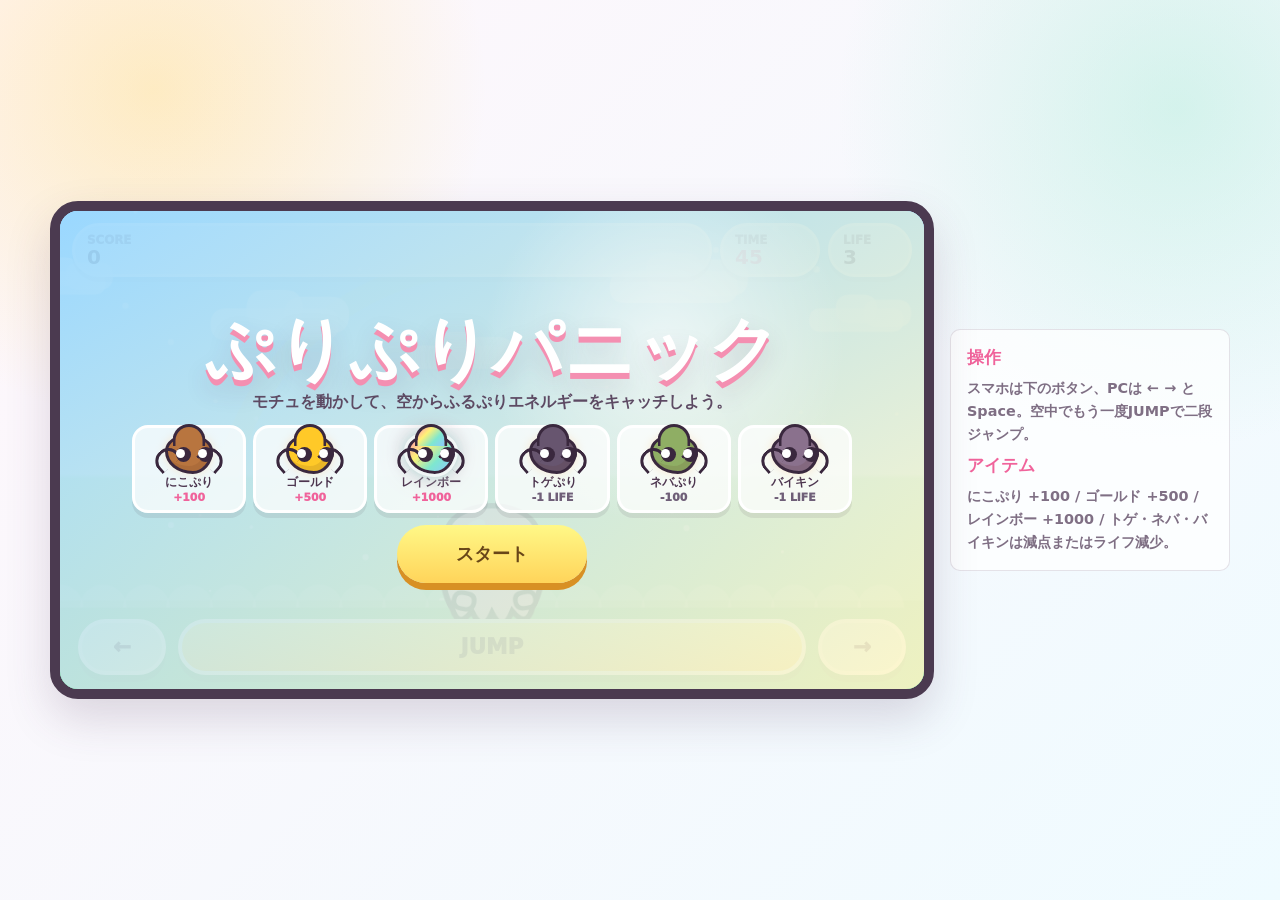
==== puri-puri/index.html @ 3a19f48a "Keep original app and add Puri Puri subpage" ====
<!doctype html>
<html lang="ja">
  <head>
    <meta charset="utf-8" />
    <meta name="viewport" content="width=device-width, initial-scale=1, viewport-fit=cover" />
    <title>ぷりぷりパニック</title>
    <link rel="stylesheet" href="./styles.css" />
  </head>
  <body>
    <main class="app" aria-label="ぷりぷりパニック">
      <section class="game-shell">
        <canvas id="gameCanvas" width="960" height="540" aria-label="ゲーム画面"></canvas>

        <section id="titleScreen" class="overlay title-screen">
          <div class="title-copy">
            <h1>ぷりぷりパニック</h1>
            <p>モチュを動かして、空からふるぷりエネルギーをキャッチしよう。</p>
            <div class="item-guide" aria-label="ふってくるアイテム">
              <div class="guide-card good normal"><span class="guide-poop"><i></i></span><strong>にこぷり</strong><small>+100</small></div>
              <div class="guide-card good gold"><span class="guide-poop"><i></i></span><strong>ゴールド</strong><small>+500</small></div>
              <div class="guide-card good rainbow"><span class="guide-poop"><i></i></span><strong>レインボー</strong><small>+1000</small></div>
              <div class="guide-card bad thorn"><span class="guide-poop"><i></i></span><strong>トゲぷり</strong><small>-1 LIFE</small></div>
              <div class="guide-card bad sticky"><span class="guide-poop"><i></i></span><strong>ネバぷり</strong><small>-100</small></div>
              <div class="guide-card bad germ"><span class="guide-poop"><i></i></span><strong>バイキン</strong><small>-1 LIFE</small></div>
            </div>
            <button id="startButton" class="main-button" type="button">スタート</button>
          </div>
        </section>

        <section id="resultScreen" class="overlay result-screen" hidden>
          <div class="result-card">
            <p class="eyebrow">RESULT</p>
            <h2 id="resultRank">ランク B</h2>
            <p class="score-label">スコア</p>
            <strong id="finalScore">0</strong>
            <p id="resultMessage">もう一回あそんでみよう。</p>
            <section class="top-scores" aria-label="トップ3スコア">
              <h3>TOP 3</h3>
              <ol id="topScoresList"></ol>
            </section>
            <button id="retryButton" class="main-button" type="button">もう一度あそぶ</button>
            <button id="backTitleButton" class="sub-button" type="button">タイトルにもどる</button>
          </div>
        </section>

        <div class="hud" aria-label="ゲーム情報">
          <div>SCORE <strong id="scoreText">0</strong></div>
          <div class="time">TIME <strong id="timeText">45</strong></div>
          <div>LIFE <strong id="lifeText">3</strong></div>
        </div>
        <div id="lastSpurtText" class="last-spurt" hidden>ラストスパート!</div>

        <div class="controls" aria-label="操作ボタン">
          <button id="leftButton" class="control" type="button" aria-label="左へ移動">←</button>
          <button id="jumpButton" class="control jump" type="button" aria-label="ジャンプ">JUMP</button>
          <button id="rightButton" class="control" type="button" aria-label="右へ移動">→</button>
        </div>
      </section>

      <aside class="notes">
        <h2>操作</h2>
        <p>スマホは下のボタン、PCは ← → と Space。空中でもう一度JUMPで二段ジャンプ。</p>
        <h2>アイテム</h2>
        <p>にこぷり +100 / ゴールド +500 / レインボー +1000 / トゲ・ネバ・バイキンは減点またはライフ減少。</p>
      </aside>
    </main>
    <script src="./script.js"></script>
  </body>
</html>
---- puri-puri/styles.css ----
:root {
  color-scheme: light;
  --ink: #3d2b42;
  --muted: #7f6f84;
  --pink: #ffb6d5;
  --pink-deep: #f48fb1;
  --gold: #ffd45a;
  --mint: #9ee8d0;
  --sky: #9bd8ff;
}

* {
  box-sizing: border-box;
}

html,
body {
  min-height: 100%;
}

body {
  margin: 0;
  overflow: hidden;
  color: var(--ink);
  background:
    radial-gradient(circle at 12% 10%, rgba(255, 214, 90, 0.35), transparent 24%),
    radial-gradient(circle at 92% 12%, rgba(158, 232, 208, 0.38), transparent 24%),
    linear-gradient(135deg, #fff6fb, #effbff);
  font-family: "Hiragino Maru Gothic ProN", "Yu Gothic", "Meiryo", system-ui, sans-serif;
  touch-action: none;
  -webkit-tap-highlight-color: transparent;
}

button {
  color: inherit;
  font: inherit;
}

.app {
  display: grid;
  grid-template-columns: minmax(0, 1fr) 280px;
  gap: 16px;
  width: min(1180px, calc(100vw - 24px));
  min-height: 100dvh;
  margin: 0 auto;
  padding: 12px 0;
  align-items: center;
}

.game-shell {
  position: relative;
  aspect-ratio: 16 / 9;
  overflow: hidden;
  border: 10px solid #4b3a50;
  border-radius: 28px;
  background: #bcecff;
  box-shadow: 0 20px 45px rgba(83, 57, 90, 0.18);
}

canvas {
  display: block;
  width: 100%;
  height: 100%;
}

.hud {
  position: absolute;
  z-index: 5;
  top: 12px;
  left: 12px;
  right: 12px;
  display: grid;
  grid-template-columns: 1fr 100px 84px;
  gap: 8px;
  pointer-events: none;
}

.hud div {
  min-height: 44px;
  padding: 7px 12px;
  border: 3px solid #fff;
  border-radius: 999px;
  background: rgba(255, 255, 255, 0.76);
  color: var(--muted);
  font-size: 0.74rem;
  font-weight: 1000;
  box-shadow: 0 5px 0 rgba(80, 58, 84, 0.1);
}

.hud strong {
  display: block;
  color: var(--ink);
  font-size: 1.25rem;
  line-height: 1;
}

.hud .time strong {
  color: #ef5f8f;
}

.last-spurt {
  position: absolute;
  z-index: 7;
  top: 82px;
  left: 50%;
  min-width: 280px;
  padding: 8px 22px 10px;
  border: 4px solid #fff;
  border-radius: 999px;
  background: linear-gradient(90deg, #ff5f8f, #ffd45a);
  color: #fff;
  font-size: clamp(1.45rem, 4vw, 2.8rem);
  font-weight: 1000;
  text-align: center;
  text-shadow: 0 4px 0 rgba(131, 55, 93, 0.28);
  box-shadow: 0 8px 0 rgba(80, 58, 84, 0.14), 0 0 28px rgba(255, 95, 143, 0.48);
  transform: translateX(-50%) rotate(-2deg);
  pointer-events: none;
  animation: lastSpurtPop 0.46s cubic-bezier(0.2, 1.7, 0.35, 1) infinite;
}

.controls {
  position: absolute;
  z-index: 6;
  left: 0;
  right: 0;
  bottom: 0;
  display: grid;
  grid-template-columns: 88px 1fr 88px;
  gap: 12px;
  padding: 14px 18px max(14px, env(safe-area-inset-bottom));
  background: linear-gradient(transparent, rgba(75, 196, 129, 0.86));
}

.control,
.main-button,
.sub-button {
  border: 0;
  border-radius: 999px;
  font-weight: 1000;
  cursor: pointer;
}

.control {
  min-height: 56px;
  border: 4px solid #fff;
  background: rgba(255, 255, 255, 0.82);
  color: #4b3550;
  font-size: 1.35rem;
  box-shadow: 0 7px 0 rgba(64, 48, 70, 0.18);
}

.control.jump {
  background: linear-gradient(#fff887, var(--gold));
  color: #684618;
}

.control:active,
.control.is-down,
.main-button:active {
  transform: translateY(5px) scale(0.98);
  box-shadow: 0 2px 0 rgba(64, 48, 70, 0.18);
}

@keyframes lastSpurtPop {
  50% {
    transform: translateX(-50%) rotate(2deg) scale(1.08);
    filter: brightness(1.1);
  }
}

.overlay {
  position: absolute;
  z-index: 20;
  inset: 0;
  display: grid;
  place-items: center;
  padding: 18px 28px;
  background:
    radial-gradient(circle at 70% 28%, rgba(255, 255, 255, 0.64), transparent 26%),
    linear-gradient(145deg, rgba(155, 216, 255, 0.92), rgba(255, 246, 199, 0.9));
}

[hidden] {
  display: none !important;
}

.title-copy,
.result-card {
  width: min(820px, 96%);
  text-align: center;
}

.eyebrow {
  margin: 0 0 8px;
  color: #f0639b;
  font-size: 0.88rem;
  font-weight: 1000;
}

h1,
h2,
p {
  margin: 0;
}

h1 {
  color: #fff;
  font-size: clamp(2.1rem, 6vw, 4.4rem);
  line-height: 0.92;
  text-shadow: 0 6px 0 #f48fb1, 0 12px 24px rgba(87, 58, 92, 0.2);
  white-space: nowrap;
}

.title-copy p:not(.eyebrow),
.result-card p {
  margin-top: 8px;
  color: #5d4a63;
  font-size: 1rem;
  font-weight: 800;
  line-height: 1.55;
}

.item-guide {
  display: grid;
  grid-template-columns: repeat(6, minmax(0, 1fr));
  gap: 7px;
  margin: 10px auto 0;
  max-width: 720px;
}

.guide-card {
  display: grid;
  justify-items: center;
  gap: 2px;
  min-width: 0;
  padding: 6px 5px;
  border: 3px solid #fff;
  border-radius: 16px;
  background: rgba(255, 255, 255, 0.74);
  box-shadow: 0 5px 0 rgba(80, 58, 84, 0.1);
}

.guide-card strong {
  color: #4c354f;
  font-size: 0.72rem;
  line-height: 1.1;
}

.guide-card small {
  color: #f0639b;
  font-size: 0.68rem;
  font-weight: 1000;
}

.guide-card.bad small {
  color: #6f5f78;
}

.guide-poop {
  position: relative;
  display: block;
  width: 48px;
  height: 40px;
  border: 3px solid #3a283e;
  border-radius: 48% 52% 42% 58% / 42% 42% 58% 56%;
  background: #b8753f;
  box-shadow: inset -4px -5px 0 rgba(80, 44, 26, 0.12), 0 0 10px rgba(255, 209, 154, 0.42);
}

.guide-poop::before {
  content: "";
  position: absolute;
  left: 50%;
  top: -13px;
  width: 27px;
  height: 19px;
  border: 3px solid #3a283e;
  border-bottom: 0;
  border-radius: 999px 999px 4px 4px;
  background: inherit;
  transform: translateX(-50%);
}

.guide-poop::after {
  content: "";
  position: absolute;
  left: 8px;
  top: 12px;
  width: 9px;
  height: 9px;
  border-radius: 50%;
  background: #fff;
  box-shadow: 22px 0 0 #fff, 3px 1px 0 3px #3a283e, 25px 1px 0 3px #3a283e;
}

.guide-poop i::before,
.guide-poop i::after {
  content: "";
  position: absolute;
  top: 12px;
  width: 20px;
  height: 16px;
  border: 3px solid #3a283e;
  border-bottom: 0;
  border-radius: 999px 999px 0 0;
  background: inherit;
}

.guide-poop i::before {
  left: -15px;
  transform: rotate(-42deg);
}

.guide-poop i::after {
  right: -15px;
  transform: rotate(42deg);
}

.guide-card.gold .guide-poop {
  background: #ffc928;
}

.guide-card.rainbow .guide-poop {
  background: linear-gradient(135deg, #ff8fb6, #fff176, #7ee7d0, #8ec8ff);
  box-shadow: 0 0 18px rgba(126, 231, 208, 0.95), 0 0 24px rgba(255, 143, 182, 0.72);
}

.guide-card.rainbow .guide-poop {
  outline: 3px solid rgba(255, 255, 255, 0.72);
}

.guide-card.thorn .guide-poop {
  background: #67556f;
}

.guide-card.sticky .guide-poop {
  background: #8fae64;
}

.guide-card.germ .guide-poop {
  background: #8a718d;
}

.main-button {
  min-width: 190px;
  min-height: 58px;
  margin-top: 12px;
  background: linear-gradient(#fff887, var(--gold));
  color: #684618;
  font-size: 1.12rem;
  box-shadow: 0 7px 0 #d89024;
}

.sub-button {
  min-width: 170px;
  min-height: 48px;
  margin-top: 12px;
  border: 3px solid #fff;
  background: rgba(255, 255, 255, 0.82);
  color: #5d4a63;
  font-size: 0.98rem;
  box-shadow: 0 5px 0 rgba(64, 48, 70, 0.14);
}

.result-card {
  padding: 26px;
  border: 5px solid #fff;
  border-radius: 26px;
  background: rgba(255, 255, 255, 0.72);
}

.result-card h2 {
  color: #f0639b;
  font-size: 2.2rem;
}

.top-scores {
  margin-top: 14px;
  padding: 12px;
  border: 3px solid #fff;
  border-radius: 18px;
  background: rgba(255, 255, 255, 0.62);
}

.top-scores h3 {
  margin: 0 0 6px;
  color: #f0639b;
  font-size: 1rem;
}

.top-scores ol {
  display: grid;
  gap: 5px;
  margin: 0;
  padding: 0;
  list-style: none;
  counter-reset: score-rank;
}

.top-scores li {
  display: grid;
  grid-template-columns: 34px 1fr;
  align-items: center;
  min-height: 28px;
  border-radius: 999px;
  background: rgba(255, 255, 255, 0.7);
  color: #4c354f;
  font-weight: 1000;
}

.top-scores li::before {
  counter-increment: score-rank;
  content: counter(score-rank);
  display: grid;
  place-items: center;
  width: 28px;
  height: 28px;
  margin-left: 2px;
  border-radius: 50%;
  background: linear-gradient(#fff887, var(--gold));
  color: #684618;
}

.score-label {
  color: var(--muted) !important;
}

#finalScore {
  display: block;
  color: #f0639b;
  font-size: 4rem;
  line-height: 1;
}

.notes {
  display: grid;
  gap: 8px;
  padding: 16px;
  border: 1px solid rgba(86, 58, 93, 0.14);
  border-radius: 10px;
  background: rgba(255, 255, 255, 0.72);
}

.notes h2 {
  color: #f0639b;
  font-size: 1.05rem;
}

.notes p {
  color: var(--muted);
  font-size: 0.9rem;
  font-weight: 700;
  line-height: 1.6;
}

@media (max-width: 860px) {
  body {
    overflow: auto;
  }

  .app {
    grid-template-columns: 1fr;
    width: 100vw;
    padding: 0;
  }

  .game-shell {
    width: 100vw;
    border: 0;
    border-radius: 0;
  }

  .notes {
    margin: 0 12px 12px;
  }
}

@media (max-width: 620px) and (orientation: portrait) {
  .app {
    justify-content: start;
  }

  .game-shell {
    margin-top: 0;
    aspect-ratio: 16 / 9;
  }

  body.title-active .game-shell,
  body.result-active .game-shell {
    height: 100dvh;
    aspect-ratio: auto;
  }

  .title-copy,
  .result-card {
    width: min(520px, 94%);
  }

  .item-guide {
    grid-template-columns: repeat(2, minmax(0, 1fr));
    max-width: 420px;
  }

  .guide-card {
    grid-template-columns: 48px minmax(0, 1fr);
    justify-items: start;
    align-items: center;
    gap: 2px 8px;
    text-align: left;
  }

  .guide-card small {
    grid-column: 2;
  }

  .hud {
    grid-template-columns: 1fr 76px 68px;
    gap: 5px;
  }

  .hud div {
    min-height: 38px;
    padding: 6px 8px;
    font-size: 0.58rem;
  }

  .hud strong {
    font-size: 0.95rem;
  }

  .controls {
    grid-template-columns: 74px 1fr 74px;
    gap: 8px;
    padding-inline: 10px;
  }

  .control {
    min-height: 48px;
  }
}

@media (max-width: 760px) {
  .item-guide {
    grid-template-columns: repeat(3, minmax(0, 1fr));
  }

  .guide-card {
    padding: 6px 4px;
  }
}

@media (max-height: 520px) {
  .overlay {
    padding: 10px 18px;
  }

  .eyebrow {
    margin-bottom: 4px;
    font-size: 0.72rem;
  }

  h1 {
    font-size: clamp(1.8rem, 5.4vw, 3.4rem);
  }

  .title-copy p:not(.eyebrow) {
    font-size: 0.78rem;
    line-height: 1.35;
  }

  .item-guide {
    grid-template-columns: repeat(6, minmax(0, 1fr));
    gap: 5px;
    margin-top: 7px;
  }

  .guide-card {
    padding: 4px 3px;
  }

  .guide-poop {
    width: 38px;
    height: 31px;
    border-width: 2px;
  }

  .guide-poop::before {
    top: -10px;
    width: 21px;
    height: 14px;
    border-width: 2px;
  }

  .guide-poop::after {
    left: 7px;
    top: 10px;
    width: 7px;
    height: 7px;
    box-shadow: 17px 0 0 #fff, 2px 1px 0 2px #3a283e, 19px 1px 0 2px #3a283e;
  }

  .guide-poop i::before,
  .guide-poop i::after {
    top: 9px;
    width: 15px;
    height: 12px;
    border-width: 2px;
  }

  .guide-poop i::before {
    left: -11px;
  }

  .guide-poop i::after {
    right: -11px;
  }

  .guide-card strong,
  .guide-card small {
    font-size: 0.58rem;
  }

  .main-button {
    min-height: 48px;
    margin-top: 8px;
  }
}

@media (max-width: 620px) and (orientation: portrait) {
  .item-guide {
    grid-template-columns: repeat(2, minmax(0, 1fr));
  }
}
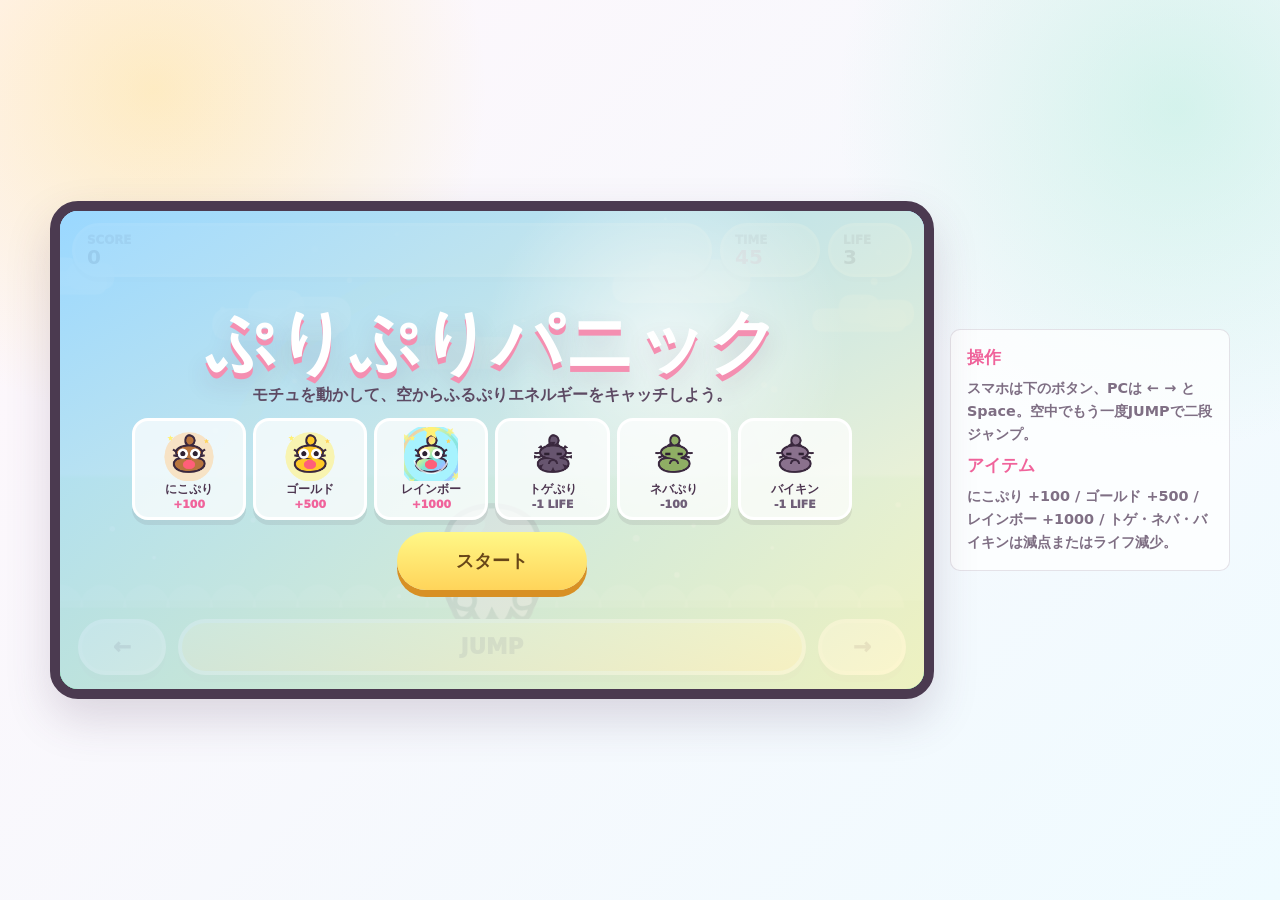
==== commit 91e3616f: "Match guide item icons to falling items" ====
--- a/puri-puri/index.html
+++ b/puri-puri/index.html
@@ -16,12 +16,12 @@
             <h1>ぷりぷりパニック</h1>
             <p>モチュを動かして、空からふるぷりエネルギーをキャッチしよう。</p>
             <div class="item-guide" aria-label="ふってくるアイテム">
-              <div class="guide-card good normal"><span class="guide-poop"><i></i></span><strong>にこぷり</strong><small>+100</small></div>
-              <div class="guide-card good gold"><span class="guide-poop"><i></i></span><strong>ゴールド</strong><small>+500</small></div>
-              <div class="guide-card good rainbow"><span class="guide-poop"><i></i></span><strong>レインボー</strong><small>+1000</small></div>
-              <div class="guide-card bad thorn"><span class="guide-poop"><i></i></span><strong>トゲぷり</strong><small>-1 LIFE</small></div>
-              <div class="guide-card bad sticky"><span class="guide-poop"><i></i></span><strong>ネバぷり</strong><small>-100</small></div>
-              <div class="guide-card bad germ"><span class="guide-poop"><i></i></span><strong>バイキン</strong><small>-1 LIFE</small></div>
+              <div class="guide-card good normal"><canvas class="guide-icon" data-guide="にこぷり" width="96" height="96"></canvas><strong>にこぷり</strong><small>+100</small></div>
+              <div class="guide-card good gold"><canvas class="guide-icon" data-guide="ゴールドぷり" width="96" height="96"></canvas><strong>ゴールド</strong><small>+500</small></div>
+              <div class="guide-card good rainbow"><canvas class="guide-icon" data-guide="レインボーぷり" width="96" height="96"></canvas><strong>レインボー</strong><small>+1000</small></div>
+              <div class="guide-card bad thorn"><canvas class="guide-icon" data-guide="トゲぷり" width="96" height="96"></canvas><strong>トゲぷり</strong><small>-1 LIFE</small></div>
+              <div class="guide-card bad sticky"><canvas class="guide-icon" data-guide="ネバぷり" width="96" height="96"></canvas><strong>ネバぷり</strong><small>-100</small></div>
+              <div class="guide-card bad germ"><canvas class="guide-icon" data-guide="バイキンぷり" width="96" height="96"></canvas><strong>バイキン</strong><small>-1 LIFE</small></div>
             </div>
             <button id="startButton" class="main-button" type="button">スタート</button>
           </div>
--- a/puri-puri/styles.css
+++ b/puri-puri/styles.css
@@ -11,6 +11,9 @@
 
 * {
   box-sizing: border-box;
+  user-select: none;
+  -webkit-user-select: none;
+  -webkit-touch-callout: none;
 }
 
 html,
@@ -28,12 +31,17 @@
     linear-gradient(135deg, #fff6fb, #effbff);
   font-family: "Hiragino Maru Gothic ProN", "Yu Gothic", "Meiryo", system-ui, sans-serif;
   touch-action: none;
+  overscroll-behavior: none;
   -webkit-tap-highlight-color: transparent;
 }
 
 button {
   color: inherit;
   font: inherit;
+  user-select: none;
+  -webkit-user-select: none;
+  -webkit-touch-callout: none;
+  touch-action: none;
 }
 
 .app {
@@ -61,6 +69,10 @@
   display: block;
   width: 100%;
   height: 100%;
+  user-select: none;
+  -webkit-user-select: none;
+  -webkit-touch-callout: none;
+  touch-action: none;
 }
 
 .hud {
@@ -257,89 +269,10 @@
   color: #6f5f78;
 }
 
-.guide-poop {
-  position: relative;
+.guide-icon {
+  width: 54px;
+  height: 54px;
   display: block;
-  width: 48px;
-  height: 40px;
-  border: 3px solid #3a283e;
-  border-radius: 48% 52% 42% 58% / 42% 42% 58% 56%;
-  background: #b8753f;
-  box-shadow: inset -4px -5px 0 rgba(80, 44, 26, 0.12), 0 0 10px rgba(255, 209, 154, 0.42);
-}
-
-.guide-poop::before {
-  content: "";
-  position: absolute;
-  left: 50%;
-  top: -13px;
-  width: 27px;
-  height: 19px;
-  border: 3px solid #3a283e;
-  border-bottom: 0;
-  border-radius: 999px 999px 4px 4px;
-  background: inherit;
-  transform: translateX(-50%);
-}
-
-.guide-poop::after {
-  content: "";
-  position: absolute;
-  left: 8px;
-  top: 12px;
-  width: 9px;
-  height: 9px;
-  border-radius: 50%;
-  background: #fff;
-  box-shadow: 22px 0 0 #fff, 3px 1px 0 3px #3a283e, 25px 1px 0 3px #3a283e;
-}
-
-.guide-poop i::before,
-.guide-poop i::after {
-  content: "";
-  position: absolute;
-  top: 12px;
-  width: 20px;
-  height: 16px;
-  border: 3px solid #3a283e;
-  border-bottom: 0;
-  border-radius: 999px 999px 0 0;
-  background: inherit;
-}
-
-.guide-poop i::before {
-  left: -15px;
-  transform: rotate(-42deg);
-}
-
-.guide-poop i::after {
-  right: -15px;
-  transform: rotate(42deg);
-}
-
-.guide-card.gold .guide-poop {
-  background: #ffc928;
-}
-
-.guide-card.rainbow .guide-poop {
-  background: linear-gradient(135deg, #ff8fb6, #fff176, #7ee7d0, #8ec8ff);
-  box-shadow: 0 0 18px rgba(126, 231, 208, 0.95), 0 0 24px rgba(255, 143, 182, 0.72);
-}
-
-.guide-card.rainbow .guide-poop {
-  outline: 3px solid rgba(255, 255, 255, 0.72);
-}
-
-.guide-card.thorn .guide-poop {
-  background: #67556f;
-}
-
-.guide-card.sticky .guide-poop {
-  background: #8fae64;
-}
-
-.guide-card.germ .guide-poop {
-  background: #8a718d;
 }
 
 .main-button {
@@ -477,19 +410,34 @@
 }
 
 @media (max-width: 620px) and (orientation: portrait) {
+  body {
+    overflow: hidden;
+  }
+
   .app {
+    min-height: 100dvh;
     justify-content: start;
   }
 
   .game-shell {
+    height: 100dvh;
     margin-top: 0;
-    aspect-ratio: 16 / 9;
+    aspect-ratio: auto;
   }
 
   body.title-active .game-shell,
   body.result-active .game-shell {
     height: 100dvh;
     aspect-ratio: auto;
+  }
+
+  canvas {
+    width: 100%;
+    height: 100%;
+  }
+
+  .notes {
+    display: none;
   }
 
   .title-copy,
@@ -517,6 +465,7 @@
   .hud {
     grid-template-columns: 1fr 76px 68px;
     gap: 5px;
+    top: max(10px, env(safe-area-inset-top));
   }
 
   .hud div {
@@ -579,41 +528,9 @@
     padding: 4px 3px;
   }
 
-  .guide-poop {
-    width: 38px;
-    height: 31px;
-    border-width: 2px;
-  }
-
-  .guide-poop::before {
-    top: -10px;
-    width: 21px;
-    height: 14px;
-    border-width: 2px;
-  }
-
-  .guide-poop::after {
-    left: 7px;
-    top: 10px;
-    width: 7px;
-    height: 7px;
-    box-shadow: 17px 0 0 #fff, 2px 1px 0 2px #3a283e, 19px 1px 0 2px #3a283e;
-  }
-
-  .guide-poop i::before,
-  .guide-poop i::after {
-    top: 9px;
-    width: 15px;
-    height: 12px;
-    border-width: 2px;
-  }
-
-  .guide-poop i::before {
-    left: -11px;
-  }
-
-  .guide-poop i::after {
-    right: -11px;
+  .guide-icon {
+    width: 42px;
+    height: 42px;
   }
 
   .guide-card strong,
